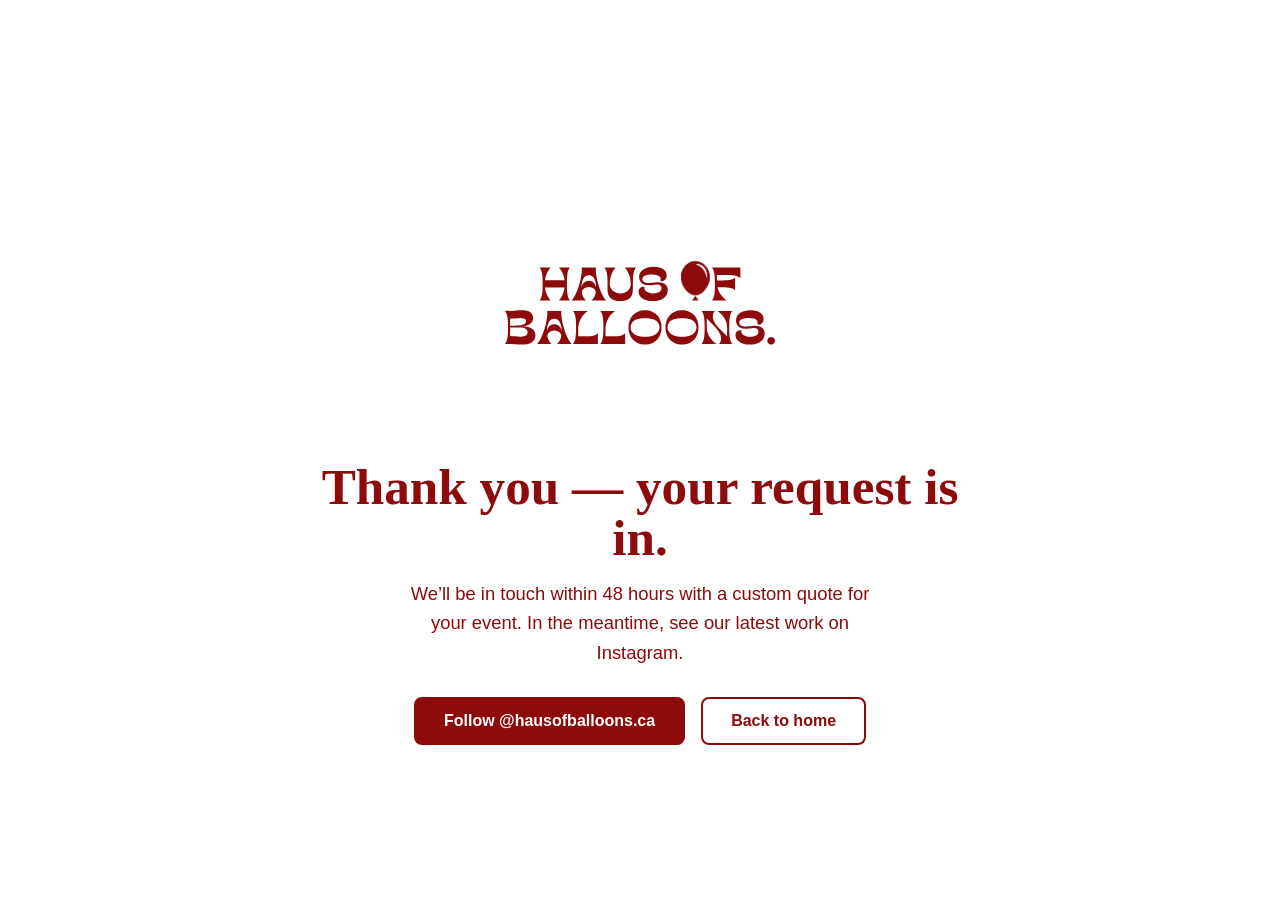
==== thank-you/index.html @ c09778f3 "Add Netlify quote form, thank-you page, and site footer - Build the quote/inquiry form in #get-in-to" ====
<!doctype html>
<html lang="en">
  <head>
    <meta charset="utf-8">
    <meta name="viewport" content="width=device-width, initial-scale=1">
    <meta name="robots" content="noindex">
    <meta
      name="description"
      content="Thank you — your balloon decor quote request has been received by Haus of Balloons."
    >
    <title>Thank you &middot; Haus of Balloons</title>
    <link rel="preload" href="/assets/logo_text.svg" as="image">
    <link rel="stylesheet" href="/styles.css">
  </head>
  <body>
    <main class="thanks">
      <div class="thanks__inner">
        <a href="/" aria-label="Haus of Balloons home">
          <img
            class="thanks__logo"
            src="/assets/logo_text.svg"
            alt="Haus of Balloons"
            width="1500"
            height="1500"
          >
        </a>
        <h1 class="thanks__title">Thank you &mdash; your request is in.</h1>
        <p class="thanks__text">
          We&rsquo;ll be in touch within 48 hours with a custom quote for your event.
          In the meantime, see our latest work on Instagram.
        </p>
        <div class="thanks__actions">
          <a
            class="btn btn--primary"
            href="https://instagram.com/hausofballoons.ca"
            target="_blank"
            rel="noopener"
          >Follow @hausofballoons.ca</a>
          <a class="btn btn--ghost" href="/">Back to home</a>
        </div>
      </div>
    </main>
  </body>
</html>
---- styles.css ----
:root {
  --brand-red: #8d0b0b;
  --page-bg: #ffffff;
  --text: #8d0b0b;
  --white: #ffffff;
  --shell: min(88vw, 1240px);
  --ease-out: cubic-bezier(0.16, 1, 0.3, 1);
}

* {
  box-sizing: border-box;
}

html {
  scroll-behavior: smooth;
  background: var(--page-bg);
}

body {
  min-width: 320px;
  margin: 0;
  color: var(--text);
  background: var(--white);
  font-family: "Glacial Indifference", "Avenir Next", Avenir, Montserrat, sans-serif;
  letter-spacing: 0;
  overflow-x: hidden;
}

body::selection {
  color: var(--white);
  background: var(--brand-red);
}

img,
video {
  display: block;
  max-width: 100%;
}

a {
  color: inherit;
}

.sr-only {
  position: absolute;
  width: 1px;
  height: 1px;
  padding: 0;
  margin: -1px;
  overflow: hidden;
  clip: rect(0, 0, 0, 0);
  white-space: nowrap;
  border: 0;
}

.hero {
  position: relative;
  min-height: 90vh;
  padding: clamp(18px, 4vh, 48px) 0 170px;
  background: transparent;
}

.hero__inner {
  position: relative;
  z-index: 20;
  width: var(--shell);
  min-height: calc(90vh - 170px);
  margin: 0 auto;
  display: grid;
  grid-template-rows: auto minmax(120px, 1fr);
  align-items: start;
}

.hero__logo {
  width: clamp(260px, 37vw, 540px);
  height: auto;
  justify-self: center;
  margin-top: clamp(-72px, -5vw, -24px);
}

.site-nav {
  align-self: center;
  display: grid;
  grid-template-columns: repeat(3, minmax(0, 1fr));
  gap: clamp(18px, 6vw, 96px);
  width: 100%;
  margin-top: clamp(20px, 3vh, 42px);
}

.site-nav a {
  display: inline-flex;
  justify-content: center;
  align-items: center;
  min-height: 44px;
  text-decoration: none;
  font-size: clamp(1.08rem, 1.8vw, 1.95rem);
  line-height: 1.1;
  font-weight: 400;
  text-align: center;
  transition:
    transform 180ms var(--ease-out),
    opacity 180ms var(--ease-out);
}

.site-nav a:hover,
.site-nav a:focus-visible {
  opacity: 0.72;
  transform: translateY(-2px);
}

.site-nav a:focus-visible,
.reel-card:focus-visible {
  outline: 2px solid currentColor;
  outline-offset: 8px;
}

.scroll-circle {
  position: absolute;
  top: 100%;
  left: 50%;
  z-index: 10;
  width: 520px;
  height: 520px;
  border-radius: 50%;
  pointer-events: none;
  background: var(--brand-red);
  transform: translate(-50%, -50%) scale(var(--circle-scale, 0.18));
  transform-origin: center;
  will-change: transform;
}

.instagram {
  position: relative;
  z-index: 40;
  min-height: 100vh;
  padding: clamp(48px, 8vw, 96px) 0;
  color: var(--white);
  background: var(--brand-red);
}

.motion-ready .instagram {
  background: transparent;
}

.section-shell {
  width: var(--shell);
  margin: 0 auto;
}

.instagram h2,
.blank-section h2 {
  margin: 0;
  text-align: center;
  font-family: Georgia, "Times New Roman", serif;
  font-size: clamp(2.4rem, 7vw, 6rem);
  line-height: 0.95;
  font-weight: 900;
  letter-spacing: 0;
}

.instagram h2 {
  margin-bottom: clamp(32px, 6vw, 72px);
}

.reel-grid {
  display: grid;
  grid-template-columns: repeat(4, minmax(0, 1fr));
  gap: clamp(14px, 2.2vw, 28px);
  align-items: start;
}

.reel-card {
  position: relative;
  display: block;
  aspect-ratio: 328 / 640;
  min-height: 0;
  overflow: hidden;
  color: var(--white);
  background: #5f0707;
  border: 2px solid rgba(255, 255, 255, 0.55);
  border-radius: 8px;
  box-shadow: 0 22px 48px rgba(44, 0, 0, 0.3);
  text-decoration: none;
}

.reel-card::after {
  content: "";
  position: absolute;
  inset: 0;
  border: 1px solid rgba(255, 255, 255, 0.24);
  border-radius: inherit;
  pointer-events: none;
}

.reel-card video {
  width: 100%;
  height: 100%;
  object-fit: cover;
}

.blank-section {
  position: relative;
  z-index: 40;
  min-height: 70vh;
  padding: clamp(76px, 12vw, 150px) 0;
  color: var(--brand-red);
  background: var(--white);
  scroll-margin-top: 24px;
}

.blank-section + .blank-section {
  border-top: 1px solid rgba(141, 11, 11, 0.18);
}

.package-grid {
  display: grid;
  grid-template-columns: repeat(4, minmax(0, 1fr));
  gap: clamp(14px, 2vw, 24px);
  margin-top: clamp(34px, 6vw, 72px);
}

.package-card {
  display: grid;
  grid-template-rows: auto auto auto 1fr;
  gap: 14px;
  min-height: 360px;
  padding: clamp(18px, 2.4vw, 28px);
  color: var(--brand-red);
  background: var(--white);
  border: 1px solid rgba(141, 11, 11, 0.24);
  border-radius: 8px;
}

.package-card--featured {
  color: var(--white);
  background: var(--brand-red);
  border-color: var(--brand-red);
}

.package-card__eyebrow,
.package-card__price,
.section-note,
.process-list__number {
  margin: 0;
  font-size: 0.78rem;
  line-height: 1.2;
  font-weight: 700;
  text-transform: uppercase;
}

.package-card h3,
.process-list h3 {
  margin: 0;
  font-family: Georgia, "Times New Roman", serif;
  font-size: clamp(1.7rem, 2.4vw, 2.6rem);
  line-height: 0.95;
}

.package-card__price {
  font-size: 0.95rem;
}

.package-card ul {
  display: grid;
  gap: 12px;
  align-content: start;
  padding: 0;
  margin: 0;
  list-style: none;
}

.package-card li,
.process-list p,
.section-note {
  font-size: clamp(0.98rem, 1.3vw, 1.08rem);
  line-height: 1.45;
}

.package-card li::before {
  content: "";
  display: inline-block;
  width: 0.42em;
  height: 0.42em;
  margin-right: 0.6em;
  border-radius: 999px;
  vertical-align: 0.12em;
  background: currentColor;
}

.section-note {
  max-width: 780px;
  margin: clamp(22px, 4vw, 38px) auto 0;
  text-align: center;
  text-transform: none;
  font-weight: 400;
}

.process-list {
  display: grid;
  grid-template-columns: repeat(3, minmax(0, 1fr));
  gap: clamp(18px, 3vw, 36px);
  padding: 0;
  margin: clamp(34px, 6vw, 72px) 0 0;
  list-style: none;
}

.process-list li {
  display: grid;
  grid-template-columns: auto minmax(0, 1fr);
  gap: 16px;
  align-items: start;
  padding-top: 22px;
  border-top: 1px solid rgba(141, 11, 11, 0.28);
}

.process-list__number {
  min-width: 2.4em;
}

.process-list p {
  margin: 12px 0 0;
}

@media (max-width: 780px) {
  .hero {
    min-height: 88vh;
    padding-bottom: 150px;
  }

  .hero__inner {
    min-height: calc(88vh - 150px);
  }

  .hero__logo {
    width: min(82vw, 420px);
    margin-top: clamp(-44px, -6vw, -18px);
  }

  .site-nav {
    grid-template-columns: 1fr;
    gap: 10px;
    align-self: start;
    margin-top: 22px;
  }

  .site-nav a {
    font-size: clamp(1.05rem, 5vw, 1.45rem);
  }

  .reel-grid {
    grid-template-columns: repeat(2, minmax(0, 1fr));
  }

  .package-grid,
  .process-list {
    grid-template-columns: 1fr;
  }

  .package-card {
    min-height: 0;
  }

  .process-list {
    width: min(620px, 100%);
    margin-right: auto;
    margin-left: auto;
  }
}

@media (max-width: 480px) {
  :root {
    --shell: min(90vw, 1240px);
  }

  .hero {
    min-height: 86vh;
  }

  .reel-grid {
    grid-template-columns: 1fr;
    width: min(76vw, 260px);
    margin: 0 auto;
  }

  .instagram h2,
  .blank-section h2 {
    font-size: clamp(2.1rem, 14vw, 3.9rem);
  }

  .package-card h3,
  .process-list h3 {
    font-size: clamp(1.55rem, 8vw, 2.2rem);
  }
}

@media (prefers-reduced-motion: reduce) {
  html {
    scroll-behavior: auto;
  }

  *,
  *::before,
  *::after {
    transition-duration: 0.001ms !important;
    animation-duration: 0.001ms !important;
    animation-iteration-count: 1 !important;
  }

  .instagram {
    background: var(--brand-red);
  }
}

/* ------------------------------------------------------------------ */
/* Buttons                                                            */
/* ------------------------------------------------------------------ */
.btn {
  display: inline-flex;
  align-items: center;
  justify-content: center;
  min-height: 48px;
  padding: 0 28px;
  font: inherit;
  font-size: 1rem;
  font-weight: 600;
  text-align: center;
  text-decoration: none;
  cursor: pointer;
  border: 2px solid var(--brand-red);
  border-radius: 8px;
  transition:
    transform 180ms var(--ease-out),
    opacity 180ms var(--ease-out),
    background-color 180ms var(--ease-out),
    color 180ms var(--ease-out);
}

.btn--primary {
  color: var(--white);
  background: var(--brand-red);
}

.btn--ghost {
  color: var(--brand-red);
  background: transparent;
}

.btn:hover,
.btn:focus-visible {
  transform: translateY(-2px);
  opacity: 0.92;
}

.btn:focus-visible {
  outline: 2px solid currentColor;
  outline-offset: 4px;
}

/* ------------------------------------------------------------------ */
/* Contact / quote form                                               */
/* ------------------------------------------------------------------ */
.hidden {
  display: none;
}

.contact__intro {
  max-width: 720px;
  margin: clamp(20px, 4vw, 32px) auto 0;
  text-align: center;
  font-size: clamp(1rem, 1.4vw, 1.15rem);
  line-height: 1.55;
}

.quote-form {
  display: grid;
  grid-template-columns: repeat(2, minmax(0, 1fr));
  gap: 20px;
  width: min(760px, 100%);
  margin: clamp(34px, 6vw, 56px) auto 0;
  text-align: left;
}

.quote-form__field {
  display: grid;
  gap: 8px;
  align-content: start;
}

.quote-form__field--full {
  grid-column: 1 / -1;
}

.quote-form label {
  font-size: 0.82rem;
  font-weight: 700;
  letter-spacing: 0.02em;
  text-transform: uppercase;
}

.quote-form .req {
  color: var(--brand-red);
}

.quote-form input,
.quote-form select,
.quote-form textarea {
  width: 100%;
  padding: 12px 14px;
  font: inherit;
  font-size: 1rem;
  color: var(--brand-red);
  background: var(--white);
  border: 1px solid rgba(141, 11, 11, 0.24);
  border-radius: 8px;
}

.quote-form input::placeholder,
.quote-form textarea::placeholder {
  color: rgba(141, 11, 11, 0.5);
}

.quote-form textarea {
  min-height: 120px;
  resize: vertical;
}

.quote-form input:focus-visible,
.quote-form select:focus-visible,
.quote-form textarea:focus-visible {
  outline: 2px solid var(--brand-red);
  outline-offset: 2px;
  border-color: var(--brand-red);
}

.quote-form__actions {
  display: flex;
  flex-wrap: wrap;
  align-items: center;
  gap: 16px 24px;
  margin-top: 6px;
}

.quote-form__fallback {
  margin: 0;
  font-size: 0.95rem;
}

/* ------------------------------------------------------------------ */
/* Footer                                                             */
/* ------------------------------------------------------------------ */
.site-footer {
  position: relative;
  z-index: 40;
  padding: clamp(48px, 7vw, 84px) 0 clamp(22px, 3vw, 32px);
  color: var(--brand-red);
  background: var(--white);
  border-top: 1px solid rgba(141, 11, 11, 0.18);
}

.site-footer__inner {
  display: grid;
  grid-template-columns: 1.4fr 1fr 1.3fr;
  gap: clamp(28px, 4vw, 56px);
  align-items: start;
}

.site-footer__logo {
  width: clamp(150px, 18vw, 200px);
  height: auto;
}

.site-footer__tagline {
  max-width: 34ch;
  margin: 14px 0 0;
  font-size: 1rem;
  line-height: 1.5;
}

.site-footer__col h3 {
  margin: 0 0 14px;
  font-size: 0.82rem;
  font-weight: 700;
  letter-spacing: 0.04em;
  text-transform: uppercase;
}

.site-footer__col ul {
  display: grid;
  gap: 10px;
  padding: 0;
  margin: 0;
  list-style: none;
}

.site-footer__col a {
  text-decoration: none;
  transition: opacity 180ms var(--ease-out);
}

.site-footer__col a:hover,
.site-footer__col a:focus-visible {
  opacity: 0.7;
  text-decoration: underline;
}

.site-footer__area {
  max-width: 28ch;
  opacity: 0.78;
  line-height: 1.45;
}

.site-footer__bar {
  display: flex;
  flex-wrap: wrap;
  align-items: center;
  justify-content: space-between;
  gap: 12px 24px;
  margin-top: clamp(36px, 5vw, 56px);
  padding-top: 20px;
  border-top: 1px solid rgba(141, 11, 11, 0.14);
  font-size: 0.9rem;
}

.site-footer__bar p {
  margin: 0;
}

.site-footer__top {
  font-weight: 600;
  text-decoration: none;
  transition: opacity 180ms var(--ease-out);
}

.site-footer__top:hover,
.site-footer__top:focus-visible {
  opacity: 0.7;
}

/* ------------------------------------------------------------------ */
/* Thank-you page                                                     */
/* ------------------------------------------------------------------ */
.thanks {
  display: grid;
  place-items: center;
  min-height: 100vh;
  padding: clamp(40px, 8vw, 80px) 0;
  text-align: center;
  color: var(--brand-red);
  background: var(--white);
}

.thanks__inner {
  display: grid;
  justify-items: center;
  gap: 6px;
  width: min(88vw, 640px);
}

.thanks__logo {
  width: clamp(200px, 40vw, 300px);
  height: auto;
}

.thanks__title {
  margin: 0;
  font-family: Georgia, "Times New Roman", serif;
  font-size: clamp(2rem, 5vw, 3.2rem);
  line-height: 1;
}

.thanks__text {
  max-width: 48ch;
  margin: 10px 0 24px;
  font-size: clamp(1rem, 1.5vw, 1.15rem);
  line-height: 1.6;
}

.thanks__actions {
  display: flex;
  flex-wrap: wrap;
  justify-content: center;
  gap: 16px;
}

/* ------------------------------------------------------------------ */
/* Responsive: stack form + footer                                    */
/* ------------------------------------------------------------------ */
@media (max-width: 780px) {
  .quote-form {
    grid-template-columns: 1fr;
  }

  .site-footer__inner {
    grid-template-columns: 1fr;
    gap: 32px;
  }
}
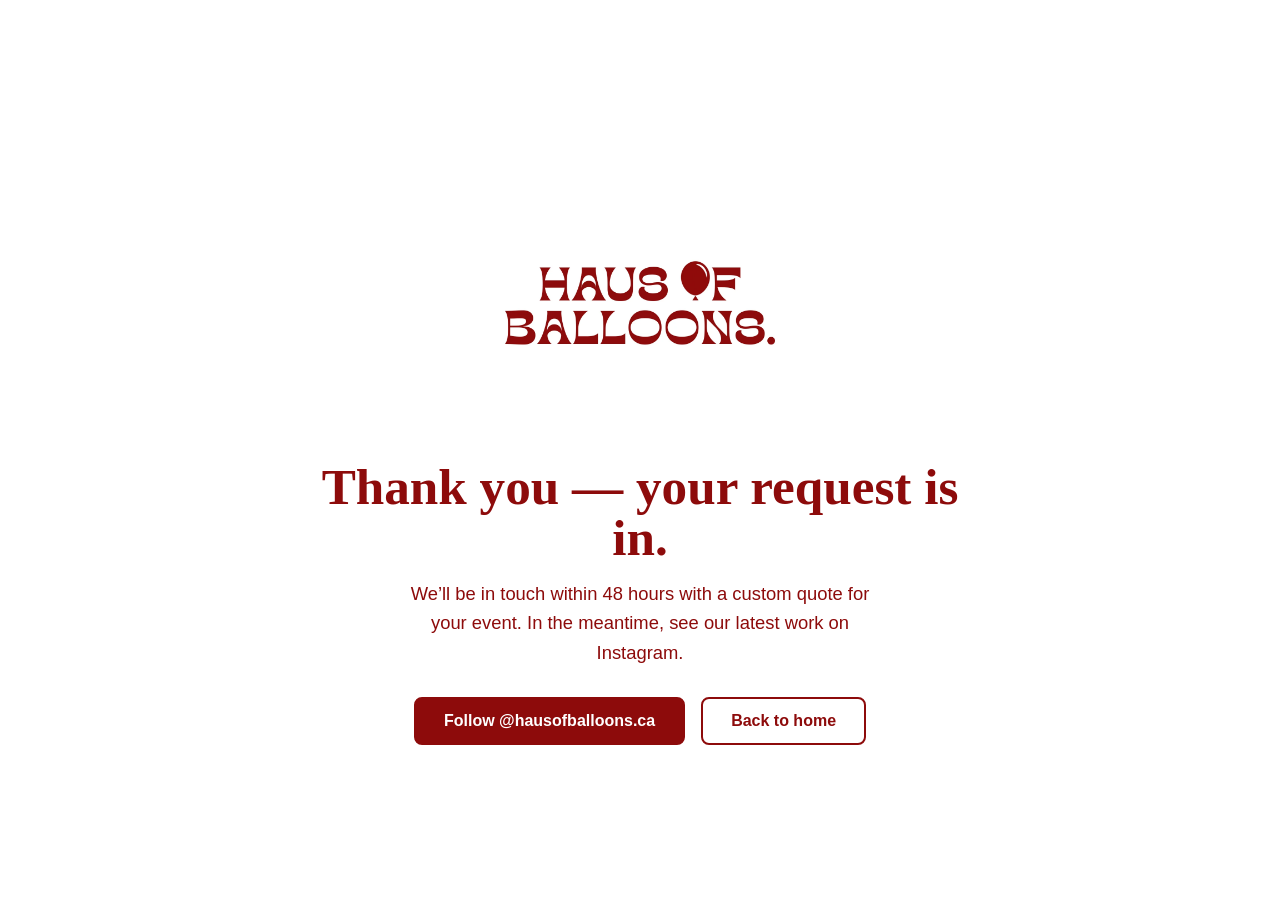
==== commit 236fe1f5: "Performance/cleanup pass + nav reorder + rounded favicon - Reorder nav (and footer Explore) to Packa" ====
--- a/thank-you/index.html
+++ b/thank-you/index.html
@@ -9,7 +9,11 @@
       content="Thank you — your balloon decor quote request has been received by Haus of Balloons."
     >
     <title>Thank you &middot; Haus of Balloons</title>
-    <link rel="preload" href="/assets/logo_text.svg" as="image">
+    <meta name="theme-color" content="#8d0b0b">
+    <link rel="icon" href="/favicon.svg" type="image/svg+xml">
+    <link rel="icon" type="image/png" sizes="32x32" href="/favicon-32.png">
+    <link rel="apple-touch-icon" href="/apple-touch-icon.png">
+    <link rel="preload" href="/assets/logo_text.webp" as="image" type="image/webp">
     <link rel="stylesheet" href="/styles.css">
   </head>
   <body>
@@ -18,10 +22,11 @@
         <a href="/" aria-label="Haus of Balloons home">
           <img
             class="thanks__logo"
-            src="/assets/logo_text.svg"
+            src="/assets/logo_text.webp"
             alt="Haus of Balloons"
             width="1500"
             height="1500"
+            decoding="async"
           >
         </a>
         <h1 class="thanks__title">Thank you &mdash; your request is in.</h1>
--- a/styles.css
+++ b/styles.css
@@ -196,6 +196,23 @@
   width: 100%;
   height: 100%;
   object-fit: cover;
+}
+
+.reel-embeds {
+  display: flex;
+  flex-wrap: wrap;
+  justify-content: center;
+  gap: clamp(16px, 2.5vw, 28px);
+}
+
+.reel-embeds .instagram-media {
+  flex: 0 1 540px;
+  max-width: 540px;
+}
+
+.instagram__cta {
+  margin: clamp(28px, 5vw, 48px) 0 0;
+  text-align: center;
 }
 
 .blank-section {
@@ -445,6 +462,20 @@
   background: transparent;
 }
 
+/* Ghost button on the red Instagram band */
+.btn--on-red {
+  color: var(--white);
+  background: transparent;
+  border-color: rgba(255, 255, 255, 0.7);
+}
+
+.btn--on-red:hover,
+.btn--on-red:focus-visible {
+  color: var(--brand-red);
+  background: var(--white);
+  border-color: var(--white);
+}
+
 .btn:hover,
 .btn:focus-visible {
   transform: translateY(-2px);
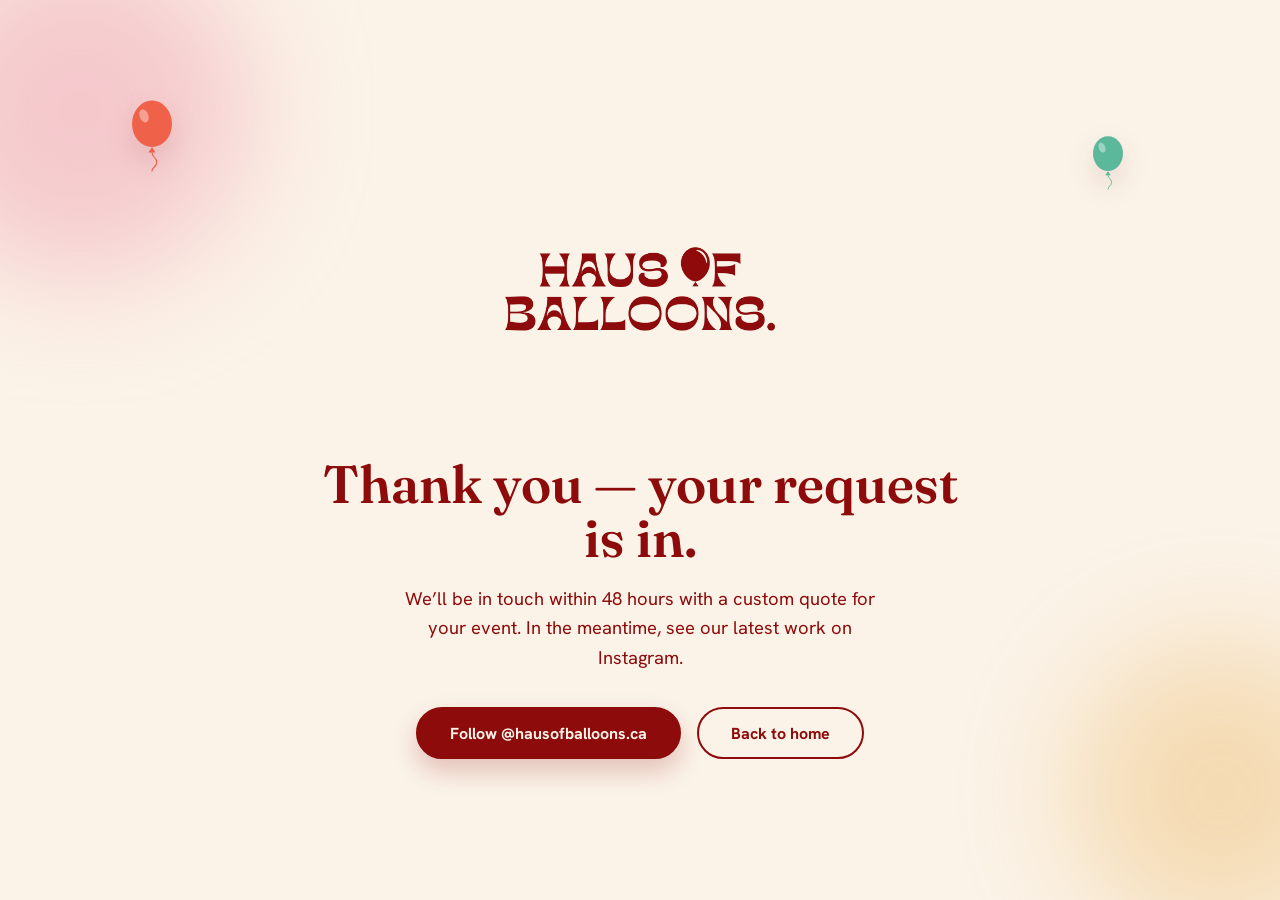
==== commit 748fda06: "feat: implement warm celebration design system including new typography, color palette, and componen" ====
--- a/thank-you/index.html
+++ b/thank-you/index.html
@@ -13,11 +13,20 @@
     <link rel="icon" href="/favicon.svg" type="image/svg+xml">
     <link rel="icon" type="image/png" sizes="32x32" href="/favicon-32.png">
     <link rel="apple-touch-icon" href="/apple-touch-icon.png">
+    <link rel="preconnect" href="https://fonts.googleapis.com">
+    <link rel="preconnect" href="https://fonts.gstatic.com" crossorigin>
+    <link href="https://fonts.googleapis.com/css2?family=Fraunces:ital,opsz,wght@0,9..144,400;0,9..144,600;0,9..144,800;1,9..144,400;1,9..144,600&amp;family=Hanken+Grotesk:wght@400;500;600;700&amp;display=swap" rel="stylesheet">
     <link rel="preload" href="/assets/logo_text.webp" as="image" type="image/webp">
     <link rel="stylesheet" href="/styles.css">
   </head>
   <body>
     <main class="thanks">
+      <div class="deco" aria-hidden="true">
+        <span class="blob" style="width:340px;height:340px;background:var(--pink);top:-60px;left:-90px;"></span>
+        <span class="blob" style="width:300px;height:300px;background:var(--marigold);bottom:-40px;right:-90px;opacity:.3;"></span>
+        <svg class="balloon balloon--float" style="--c:var(--coral);--bw:48px;top:11%;left:10%;--delay:.2s;" viewBox="0 0 60 92"><ellipse cx="30" cy="31" rx="25" ry="29" fill="var(--c)"/><path d="M30 60l-4.5 7h9z" fill="var(--c)"/><path d="M30 67c0 6 6 6 6 12s-6 6-6 11" fill="none" stroke="var(--c)" stroke-width="1.5" stroke-linecap="round"/><ellipse cx="20" cy="21" rx="5.5" ry="8.5" fill="#fff" opacity=".4" transform="rotate(-20 20 21)"/></svg>
+        <svg class="balloon balloon--float" style="--c:var(--mint);--bw:36px;top:15%;right:12%;--delay:.7s;" viewBox="0 0 60 92"><ellipse cx="30" cy="31" rx="25" ry="29" fill="var(--c)"/><path d="M30 60l-4.5 7h9z" fill="var(--c)"/><path d="M30 67c0 6 6 6 6 12s-6 6-6 11" fill="none" stroke="var(--c)" stroke-width="1.5" stroke-linecap="round"/><ellipse cx="20" cy="21" rx="5.5" ry="8.5" fill="#fff" opacity=".4" transform="rotate(-20 20 21)"/></svg>
+      </div>
       <div class="thanks__inner">
         <a href="/" aria-label="Haus of Balloons home">
           <img
--- a/styles.css
+++ b/styles.css
@@ -1,10 +1,27 @@
+/* Fonts (Fraunces display + Hanken Grotesk body) are loaded via <link> in the HTML. */
+
 :root {
-  --brand-red: #8d0b0b;
-  --page-bg: #ffffff;
+  /* Brand + surfaces */
+  --burgundy: #8d0b0b;
+  --burgundy-deep: #6d0808;
+  --cream: #fbf3e8;
+  --blush: #f9e7e0;
+  --white: #ffffff;
+
+  /* Confetti accents */
+  --coral: #ef6149;
+  --marigold: #e6a338;
+  --pink: #ef9fb1;
+  --mint: #5cb89a;
+  --lilac: #b1a1dd;
+
   --text: #8d0b0b;
-  --white: #ffffff;
   --shell: min(88vw, 1240px);
+  --radius: 18px;
   --ease-out: cubic-bezier(0.16, 1, 0.3, 1);
+
+  --font-display: "Fraunces", Georgia, "Times New Roman", serif;
+  --font-body: "Hanken Grotesk", "Avenir Next", Avenir, system-ui, sans-serif;
 }
 
 * {
@@ -13,22 +30,26 @@
 
 html {
   scroll-behavior: smooth;
-  background: var(--page-bg);
+  background: var(--cream);
+  overflow-x: clip;
 }
 
 body {
   min-width: 320px;
   margin: 0;
   color: var(--text);
-  background: var(--white);
-  font-family: "Glacial Indifference", "Avenir Next", Avenir, Montserrat, sans-serif;
+  background: var(--cream);
+  font-family: var(--font-body);
+  font-size: 1rem;
   letter-spacing: 0;
-  overflow-x: hidden;
-}
-
-body::selection {
-  color: var(--white);
-  background: var(--brand-red);
+  overflow-x: clip;
+  -webkit-font-smoothing: antialiased;
+}
+
+body::selection,
+::selection {
+  color: var(--cream);
+  background: var(--coral);
 }
 
 img,
@@ -53,10 +74,75 @@
   border: 0;
 }
 
+.hidden {
+  display: none;
+}
+
+/* ------------------------------------------------------------------ */
+/* Decorations: balloons, confetti, soft blobs                        */
+/* ------------------------------------------------------------------ */
+.deco {
+  position: absolute;
+  inset: 0;
+  z-index: 0;
+  overflow: hidden;
+  pointer-events: none;
+}
+
+.balloon {
+  position: absolute;
+  width: var(--bw, 64px);
+  height: auto;
+  filter: drop-shadow(0 12px 14px rgba(109, 8, 8, 0.12));
+}
+
+.balloon--float {
+  animation: float 7s var(--ease-out) infinite alternate;
+  animation-delay: var(--delay, 0s);
+}
+
+@keyframes float {
+  from {
+    transform: translateY(0) rotate(var(--rot, 0deg));
+  }
+  to {
+    transform: translateY(-16px) rotate(calc(var(--rot, 0deg) + 2deg));
+  }
+}
+
+/* scattered confetti dots via box-shadow */
+.confetti {
+  position: absolute;
+  width: 7px;
+  height: 7px;
+  border-radius: 50%;
+  background: var(--coral);
+  box-shadow:
+    34px 12px 0 -1px var(--marigold),
+    72px -8px 0 0 var(--mint),
+    104px 26px 0 -2px var(--pink),
+    150px 4px 0 -1px var(--lilac),
+    -28px 30px 0 -1px var(--marigold),
+    22px 54px 0 -2px var(--coral),
+    96px 64px 0 -1px var(--marigold),
+    134px 48px 0 -2px var(--mint);
+}
+
+.blob {
+  position: absolute;
+  border-radius: 50%;
+  filter: blur(60px);
+  opacity: 0.5;
+  pointer-events: none;
+}
+
+/* ------------------------------------------------------------------ */
+/* Hero                                                               */
+/* ------------------------------------------------------------------ */
 .hero {
   position: relative;
-  min-height: 90vh;
-  padding: clamp(18px, 4vh, 48px) 0 170px;
+  min-height: 90svh;
+  padding: clamp(20px, 4vh, 52px) 0 170px;
   background: transparent;
 }
 
@@ -64,54 +150,96 @@
   position: relative;
   z-index: 20;
   width: var(--shell);
-  min-height: calc(90vh - 170px);
+  min-height: calc(90svh - 170px);
   margin: 0 auto;
-  display: grid;
-  grid-template-rows: auto minmax(120px, 1fr);
-  align-items: start;
+  display: flex;
+  flex-direction: column;
+  align-items: center;
+  justify-content: center;
+  text-align: center;
+  gap: clamp(14px, 2.4vh, 30px);
 }
 
 .hero__logo {
   width: clamp(260px, 37vw, 540px);
   height: auto;
-  justify-self: center;
-  margin-top: clamp(-72px, -5vw, -24px);
+  /* the wordmark sits in the middle of a square image; pull neighbours into the
+     transparent margins so the hero reads as one tight composition */
+  margin-top: clamp(-70px, -6vw, -28px);
+  margin-bottom: clamp(-150px, -10vw, -68px);
+}
+
+.hero__tagline {
+  max-width: 24ch;
+  margin: 0;
+  font-family: var(--font-display);
+  font-optical-sizing: auto;
+  font-weight: 400;
+  font-size: clamp(1.15rem, 2.4vw, 1.9rem);
+  line-height: 1.25;
+}
+
+.hero__tagline em {
+  font-style: italic;
+  color: var(--coral);
 }
 
 .site-nav {
-  align-self: center;
-  display: grid;
-  grid-template-columns: repeat(3, minmax(0, 1fr));
-  gap: clamp(18px, 6vw, 96px);
-  width: 100%;
-  margin-top: clamp(20px, 3vh, 42px);
+  display: flex;
+  flex-wrap: wrap;
+  justify-content: center;
+  gap: clamp(10px, 1.4vw, 18px);
+  margin-top: clamp(6px, 1.4vh, 18px);
 }
 
 .site-nav a {
   display: inline-flex;
-  justify-content: center;
   align-items: center;
   min-height: 44px;
+  padding: 0 clamp(18px, 1.8vw, 26px);
   text-decoration: none;
-  font-size: clamp(1.08rem, 1.8vw, 1.95rem);
-  line-height: 1.1;
-  font-weight: 400;
-  text-align: center;
+  font-weight: 600;
+  font-size: clamp(1rem, 1.15vw, 1.12rem);
+  line-height: 1;
+  color: var(--burgundy);
+  background: var(--white);
+  border: 1.5px solid rgba(141, 11, 11, 0.16);
+  border-radius: 999px;
+  box-shadow: 0 6px 16px rgba(141, 11, 11, 0.06);
   transition:
-    transform 180ms var(--ease-out),
-    opacity 180ms var(--ease-out);
+    transform 200ms var(--ease-out),
+    background-color 200ms var(--ease-out),
+    color 200ms var(--ease-out),
+    box-shadow 200ms var(--ease-out);
 }
 
 .site-nav a:hover,
 .site-nav a:focus-visible {
-  opacity: 0.72;
-  transform: translateY(-2px);
-}
-
-.site-nav a:focus-visible,
-.reel-card:focus-visible {
-  outline: 2px solid currentColor;
-  outline-offset: 8px;
+  transform: translateY(-3px);
+  color: var(--white);
+  background: var(--coral);
+  border-color: var(--coral);
+  box-shadow: 0 12px 22px rgba(239, 97, 73, 0.3);
+}
+
+.site-nav a:focus-visible {
+  outline: 2px solid var(--burgundy);
+  outline-offset: 3px;
+}
+
+.hero__scroll-cue {
+  position: absolute;
+  left: 50%;
+  bottom: 92px;
+  z-index: 21;
+  transform: translateX(-50%);
+  font-family: var(--font-body);
+  font-size: 0.72rem;
+  font-weight: 700;
+  letter-spacing: 0.22em;
+  text-transform: uppercase;
+  color: var(--burgundy);
+  opacity: 0.55;
 }
 
 .scroll-circle {
@@ -123,19 +251,54 @@
   height: 520px;
   border-radius: 50%;
   pointer-events: none;
-  background: var(--brand-red);
+  background: radial-gradient(circle at 38% 30%, #ab1414, var(--burgundy) 58%, var(--burgundy-deep));
   transform: translate(-50%, -50%) scale(var(--circle-scale, 0.18));
   transform-origin: center;
   will-change: transform;
 }
 
+/* Hero entrance (only when JS is present; reduced-motion safe) */
+.js .hero__logo,
+.js .hero__tagline,
+.js .site-nav,
+.js .hero__scroll-cue {
+  animation: rise 0.9s var(--ease-out) both;
+}
+
+.js .hero__logo {
+  animation-delay: 0.05s;
+}
+.js .hero__tagline {
+  animation-delay: 0.22s;
+}
+.js .site-nav {
+  animation-delay: 0.36s;
+}
+.js .hero__scroll-cue {
+  animation-delay: 0.6s;
+}
+
+@keyframes rise {
+  from {
+    opacity: 0;
+    transform: translateY(22px);
+  }
+  to {
+    opacity: 1;
+    transform: translateY(0);
+  }
+}
+
+/* ------------------------------------------------------------------ */
+/* Instagram band                                                     */
+/* ------------------------------------------------------------------ */
 .instagram {
   position: relative;
   z-index: 40;
-  min-height: 100vh;
-  padding: clamp(48px, 8vw, 96px) 0;
-  color: var(--white);
-  background: var(--brand-red);
+  min-height: 100svh;
+  padding: clamp(56px, 8vw, 104px) 0;
+  color: var(--cream);
+  background: var(--burgundy);
 }
 
 .motion-ready .instagram {
@@ -143,61 +306,62 @@
 }
 
 .section-shell {
+  position: relative;
+  z-index: 1;
   width: var(--shell);
   margin: 0 auto;
 }
 
+/* ------------------------------------------------------------------ */
+/* Section headings + eyebrows                                        */
+/* ------------------------------------------------------------------ */
 .instagram h2,
 .blank-section h2 {
   margin: 0;
   text-align: center;
-  font-family: Georgia, "Times New Roman", serif;
-  font-size: clamp(2.4rem, 7vw, 6rem);
-  line-height: 0.95;
-  font-weight: 900;
-  letter-spacing: 0;
+  font-family: var(--font-display);
+  font-optical-sizing: auto;
+  font-size: clamp(2.4rem, 5.75vw, 5.2rem);
+  line-height: 0.98;
+  font-weight: 800;
+  letter-spacing: -0.01em;
 }
 
 .instagram h2 {
-  margin-bottom: clamp(32px, 6vw, 72px);
-}
-
-.reel-grid {
-  display: grid;
-  grid-template-columns: repeat(4, minmax(0, 1fr));
-  gap: clamp(14px, 2.2vw, 28px);
-  align-items: start;
-}
-
-.reel-card {
-  position: relative;
-  display: block;
-  aspect-ratio: 328 / 640;
-  min-height: 0;
-  overflow: hidden;
-  color: var(--white);
-  background: #5f0707;
-  border: 2px solid rgba(255, 255, 255, 0.55);
-  border-radius: 8px;
-  box-shadow: 0 22px 48px rgba(44, 0, 0, 0.3);
-  text-decoration: none;
-}
-
-.reel-card::after {
+  margin-bottom: clamp(28px, 5vw, 56px);
+}
+
+.section-eyebrow {
+  display: flex;
+  align-items: center;
+  justify-content: center;
+  gap: 10px;
+  margin: 0 0 14px;
+  font-family: var(--font-body);
+  font-size: 0.78rem;
+  font-weight: 700;
+  letter-spacing: 0.22em;
+  text-transform: uppercase;
+  color: var(--coral);
+}
+
+.section-eyebrow::before,
+.section-eyebrow::after {
   content: "";
-  position: absolute;
-  inset: 0;
-  border: 1px solid rgba(255, 255, 255, 0.24);
-  border-radius: inherit;
-  pointer-events: none;
-}
-
-.reel-card video {
-  width: 100%;
-  height: 100%;
-  object-fit: cover;
-}
-
+  width: 26px;
+  height: 2px;
+  border-radius: 2px;
+  background: currentColor;
+  opacity: 0.5;
+}
+
+.instagram .section-eyebrow {
+  color: var(--pink);
+}
+
+/* ------------------------------------------------------------------ */
+/* Instagram reels                                                    */
+/* ------------------------------------------------------------------ */
 .reel-embeds {
   display: flex;
   flex-wrap: wrap;
@@ -215,157 +379,626 @@
   text-align: center;
 }
 
+/* ------------------------------------------------------------------ */
+/* Generic blank sections                                             */
+/* ------------------------------------------------------------------ */
 .blank-section {
   position: relative;
   z-index: 40;
-  min-height: 70vh;
-  padding: clamp(76px, 12vw, 150px) 0;
-  color: var(--brand-red);
-  background: var(--white);
+  min-height: 60vh;
+  padding: clamp(72px, 11vw, 140px) 0;
+  color: var(--burgundy);
+  background: var(--cream);
   scroll-margin-top: 24px;
 }
 
-.blank-section + .blank-section {
-  border-top: 1px solid rgba(141, 11, 11, 0.18);
-}
-
+#how-it-works {
+  background: var(--blush);
+}
+
+/* ------------------------------------------------------------------ */
+/* Packages                                                           */
+/* ------------------------------------------------------------------ */
 .package-grid {
   display: grid;
   grid-template-columns: repeat(4, minmax(0, 1fr));
-  gap: clamp(14px, 2vw, 24px);
-  margin-top: clamp(34px, 6vw, 72px);
+  gap: clamp(16px, 2vw, 26px);
+  margin-top: clamp(34px, 6vw, 64px);
 }
 
 .package-card {
+  position: relative;
   display: grid;
   grid-template-rows: auto auto auto 1fr;
-  gap: 14px;
-  min-height: 360px;
-  padding: clamp(18px, 2.4vw, 28px);
-  color: var(--brand-red);
+  gap: 12px;
+  min-height: 380px;
+  padding: clamp(22px, 2.4vw, 30px);
+  color: var(--burgundy);
   background: var(--white);
-  border: 1px solid rgba(141, 11, 11, 0.24);
-  border-radius: 8px;
+  border: 1px solid rgba(141, 11, 11, 0.1);
+  border-radius: var(--radius);
+  box-shadow: 0 18px 40px rgba(141, 11, 11, 0.06);
+  overflow: hidden;
+  transition:
+    transform 240ms var(--ease-out),
+    box-shadow 240ms var(--ease-out);
+}
+
+/* colored cap that hints the tier accent */
+.package-card::before {
+  content: "";
+  position: absolute;
+  inset: 0 0 auto 0;
+  height: 6px;
+  background: var(--accent, var(--coral));
+}
+
+.package-card:hover {
+  transform: translateY(-6px);
+  box-shadow: 0 28px 54px rgba(141, 11, 11, 0.13);
+}
+
+.package-card__balloon {
+  position: absolute;
+  top: 18px;
+  right: 16px;
+  width: 38px;
+  height: auto;
+  opacity: 0.92;
 }
 
 .package-card--featured {
-  color: var(--white);
-  background: var(--brand-red);
-  border-color: var(--brand-red);
-}
-
-.package-card__eyebrow,
-.package-card__price,
-.section-note,
-.process-list__number {
-  margin: 0;
-  font-size: 0.78rem;
+  color: var(--cream);
+  background: var(--burgundy);
+  border-color: var(--burgundy);
+  box-shadow: 0 24px 50px rgba(141, 11, 11, 0.28);
+}
+
+.package-card--featured .package-card__eyebrow {
+  color: var(--marigold);
+}
+
+.package-card__eyebrow {
+  margin: 6px 0 0;
+  font-size: 0.74rem;
   line-height: 1.2;
   font-weight: 700;
+  letter-spacing: 0.14em;
   text-transform: uppercase;
-}
-
-.package-card h3,
-.process-list h3 {
+  color: var(--accent, var(--coral));
+}
+
+.package-card h3 {
   margin: 0;
-  font-family: Georgia, "Times New Roman", serif;
-  font-size: clamp(1.7rem, 2.4vw, 2.6rem);
-  line-height: 0.95;
+  font-family: var(--font-display);
+  font-optical-sizing: auto;
+  font-size: clamp(1.8rem, 2.4vw, 2.5rem);
+  font-weight: 600;
+  line-height: 0.98;
 }
 
 .package-card__price {
-  font-size: 0.95rem;
+  margin: 0;
+  font-size: 0.98rem;
+  font-weight: 700;
+  letter-spacing: 0.02em;
+  text-transform: uppercase;
+}
+
+.package-card__quote {
+  justify-self: start;
+  font-size: 0.98rem;
+  font-weight: 700;
+  letter-spacing: 0.02em;
+  text-transform: uppercase;
+  text-decoration: none;
+  color: var(--coral);
+  border-bottom: 2px solid currentColor;
+  padding-bottom: 2px;
+  transition: gap 180ms var(--ease-out), opacity 180ms var(--ease-out);
+}
+
+.package-card__quote:hover,
+.package-card__quote:focus-visible {
+  opacity: 0.75;
 }
 
 .package-card ul {
   display: grid;
-  gap: 12px;
+  gap: 11px;
   align-content: start;
+  padding: 0;
+  margin: 4px 0 0;
+  list-style: none;
+}
+
+.package-card li {
+  position: relative;
+  padding-left: 1.5em;
+  font-size: clamp(0.96rem, 1.2vw, 1.05rem);
+  line-height: 1.45;
+}
+
+.package-card li::before {
+  content: "";
+  position: absolute;
+  left: 0;
+  top: 0.5em;
+  width: 0.5em;
+  height: 0.5em;
+  border-radius: 999px;
+  background: var(--accent, var(--coral));
+}
+
+.package-card--featured li::before {
+  background: var(--marigold);
+}
+
+.section-note {
+  max-width: 760px;
+  margin: clamp(26px, 4vw, 40px) auto 0;
+  text-align: center;
+  font-size: clamp(0.95rem, 1.2vw, 1.05rem);
+  line-height: 1.5;
+  opacity: 0.78;
+}
+
+/* ------------------------------------------------------------------ */
+/* How it works                                                       */
+/* ------------------------------------------------------------------ */
+.how__expect {
+  max-width: 680px;
+  margin: clamp(16px, 3vw, 26px) auto 0;
+  text-align: center;
+  font-size: clamp(0.98rem, 1.3vw, 1.12rem);
+  line-height: 1.55;
+  opacity: 0.82;
+}
+
+.process-list {
+  display: grid;
+  grid-template-columns: repeat(4, minmax(0, 1fr));
+  gap: clamp(20px, 2.2vw, 32px);
+  padding: 0;
+  margin: clamp(34px, 5vw, 60px) 0 0;
+  list-style: none;
+}
+
+.process-step {
+  display: flex;
+  flex-direction: column;
+  padding: clamp(28px, 2.6vw, 38px) clamp(24px, 2.2vw, 30px);
+  background: var(--white);
+  border: 1px solid rgba(141, 11, 11, 0.08);
+  border-radius: var(--radius);
+  box-shadow: 0 16px 36px rgba(141, 11, 11, 0.05);
+  transition: transform 240ms var(--ease-out), box-shadow 240ms var(--ease-out);
+}
+
+.process-step:hover {
+  transform: translateY(-5px);
+  box-shadow: 0 24px 46px rgba(141, 11, 11, 0.1);
+}
+
+.process-step__num {
+  font-family: var(--font-display);
+  font-optical-sizing: auto;
+  font-size: clamp(2.2rem, 2.6vw, 2.8rem);
+  font-weight: 600;
+  line-height: 1;
+  color: var(--step-accent, var(--coral));
+}
+
+.process-step:nth-child(1) {
+  --step-accent: var(--coral);
+}
+.process-step:nth-child(2) {
+  --step-accent: var(--marigold);
+}
+.process-step:nth-child(3) {
+  --step-accent: var(--mint);
+}
+.process-step:nth-child(4) {
+  --step-accent: var(--lilac);
+}
+
+.process-step h3 {
+  margin: 14px 0 0;
+  font-family: var(--font-display);
+  font-optical-sizing: auto;
+  font-size: clamp(1.35rem, 1.7vw, 1.65rem);
+  font-weight: 600;
+  line-height: 1.15;
+}
+
+.process-step p {
+  margin: 9px 0 0;
+  font-size: clamp(0.95rem, 1.15vw, 1.04rem);
+  line-height: 1.55;
+}
+
+.process-step a {
+  font-weight: 700;
+  color: var(--coral);
+  text-underline-offset: 2px;
+}
+
+.how__cta {
+  margin-top: clamp(32px, 5vw, 54px);
+  text-align: center;
+}
+
+/* ------------------------------------------------------------------ */
+/* Scroll reveal (staggered; opt-in via JS; reduced-motion safe)      */
+/* ------------------------------------------------------------------ */
+.reveal-ready .reveal-item {
+  opacity: 0;
+  transform: translateY(22px);
+  transition:
+    opacity 0.6s var(--ease-out),
+    transform 0.6s var(--ease-out);
+}
+
+.reveal-ready .reveal-item.is-revealed {
+  opacity: 1;
+  transform: none;
+}
+
+/* ------------------------------------------------------------------ */
+/* Buttons                                                            */
+/* ------------------------------------------------------------------ */
+.btn {
+  display: inline-flex;
+  align-items: center;
+  justify-content: center;
+  gap: 8px;
+  min-height: 52px;
+  padding: 0 32px;
+  font-family: var(--font-body);
+  font-size: 1rem;
+  font-weight: 700;
+  text-align: center;
+  text-decoration: none;
+  cursor: pointer;
+  border: 2px solid var(--burgundy);
+  border-radius: 999px;
+  transition:
+    transform 200ms var(--ease-out),
+    box-shadow 200ms var(--ease-out),
+    background-color 200ms var(--ease-out),
+    color 200ms var(--ease-out);
+}
+
+.btn--primary {
+  color: var(--cream);
+  background: var(--burgundy);
+  border-color: var(--burgundy);
+  box-shadow: 0 12px 26px rgba(141, 11, 11, 0.22);
+}
+
+.btn--primary:hover,
+.btn--primary:focus-visible {
+  background: var(--coral);
+  border-color: var(--coral);
+  box-shadow: 0 16px 32px rgba(239, 97, 73, 0.34);
+}
+
+.btn--ghost {
+  color: var(--burgundy);
+  background: transparent;
+}
+
+.btn--ghost:hover,
+.btn--ghost:focus-visible {
+  background: var(--burgundy);
+  color: var(--cream);
+}
+
+.btn--on-red {
+  color: var(--cream);
+  background: transparent;
+  border-color: rgba(255, 248, 240, 0.55);
+}
+
+.btn--on-red:hover,
+.btn--on-red:focus-visible {
+  color: var(--burgundy);
+  background: var(--cream);
+  border-color: var(--cream);
+}
+
+.btn:hover,
+.btn:focus-visible {
+  transform: translateY(-3px);
+}
+
+.btn:focus-visible {
+  outline: 2px solid currentColor;
+  outline-offset: 4px;
+}
+
+/* ------------------------------------------------------------------ */
+/* Contact / quote form                                               */
+/* ------------------------------------------------------------------ */
+.contact__intro {
+  max-width: 680px;
+  margin: clamp(18px, 3vw, 30px) auto 0;
+  text-align: center;
+  font-size: clamp(1rem, 1.35vw, 1.15rem);
+  line-height: 1.6;
+}
+
+.quote-form {
+  position: relative;
+  z-index: 1;
+  display: grid;
+  grid-template-columns: repeat(2, minmax(0, 1fr));
+  gap: 18px;
+  width: min(760px, 100%);
+  margin: clamp(34px, 6vw, 56px) auto 0;
+  padding: clamp(26px, 4vw, 44px);
+  text-align: left;
+  background: var(--white);
+  border: 1px solid rgba(141, 11, 11, 0.1);
+  border-radius: clamp(20px, 3vw, 28px);
+  box-shadow: 0 26px 60px rgba(141, 11, 11, 0.1);
+}
+
+.quote-form__field {
+  display: grid;
+  gap: 7px;
+  align-content: start;
+}
+
+.quote-form__field--full {
+  grid-column: 1 / -1;
+}
+
+.quote-form label {
+  font-size: 0.8rem;
+  font-weight: 700;
+  letter-spacing: 0.04em;
+  text-transform: uppercase;
+}
+
+.quote-form .req {
+  color: var(--coral);
+}
+
+.quote-form input,
+.quote-form select,
+.quote-form textarea {
+  width: 100%;
+  min-width: 0;
+  min-height: 50px;
+  padding: 13px 15px;
+  font: inherit;
+  font-size: 1rem;
+  color: var(--burgundy);
+  background: var(--cream);
+  border: 1.5px solid rgba(141, 11, 11, 0.16);
+  border-radius: 12px;
+  transition: border-color 160ms var(--ease-out), box-shadow 160ms var(--ease-out);
+}
+
+.quote-form input {
+  -webkit-appearance: none;
+  appearance: none;
+}
+
+.quote-form input::placeholder,
+.quote-form textarea::placeholder {
+  color: rgba(141, 11, 11, 0.45);
+}
+
+.quote-form textarea {
+  min-height: 124px;
+  resize: vertical;
+}
+
+.quote-form input:focus-visible,
+.quote-form select:focus-visible,
+.quote-form textarea:focus-visible {
+  outline: none;
+  border-color: var(--coral);
+  box-shadow: 0 0 0 3px rgba(239, 97, 73, 0.18);
+}
+
+.quote-form__actions {
+  display: flex;
+  flex-wrap: wrap;
+  align-items: center;
+  gap: 16px 24px;
+  margin-top: 6px;
+}
+
+.quote-form__fallback {
+  margin: 0;
+  font-size: 0.95rem;
+}
+
+.quote-form__fallback a {
+  font-weight: 700;
+  color: var(--coral);
+}
+
+/* ------------------------------------------------------------------ */
+/* Footer                                                             */
+/* ------------------------------------------------------------------ */
+.site-footer {
+  position: relative;
+  z-index: 40;
+  padding: clamp(56px, 7vw, 90px) 0 clamp(24px, 3vw, 34px);
+  color: var(--burgundy);
+  background: #f6ead9;
+  overflow: hidden;
+}
+
+.site-footer__inner {
+  position: relative;
+  z-index: 1;
+  display: grid;
+  grid-template-columns: 1.4fr 1fr 1.3fr;
+  gap: clamp(28px, 4vw, 56px);
+  align-items: start;
+}
+
+.site-footer__logo {
+  width: clamp(160px, 18vw, 210px);
+  height: auto;
+  margin: -28px 0 -52px;
+}
+
+.site-footer__tagline {
+  max-width: 32ch;
+  margin: 16px 0 0;
+  font-family: var(--font-display);
+  font-style: italic;
+  font-size: 1.1rem;
+  line-height: 1.4;
+}
+
+.site-footer__col h3 {
+  margin: 0 0 14px;
+  font-size: 0.78rem;
+  font-weight: 700;
+  letter-spacing: 0.16em;
+  text-transform: uppercase;
+  color: var(--coral);
+}
+
+.site-footer__col ul {
+  display: grid;
+  gap: 10px;
   padding: 0;
   margin: 0;
   list-style: none;
 }
 
-.package-card li,
-.process-list p,
-.section-note {
-  font-size: clamp(0.98rem, 1.3vw, 1.08rem);
+.site-footer__col a {
+  text-decoration: none;
+  transition: color 180ms var(--ease-out);
+}
+
+.site-footer__col a:hover,
+.site-footer__col a:focus-visible {
+  color: var(--coral);
+  text-decoration: underline;
+  text-underline-offset: 3px;
+}
+
+.site-footer__area {
+  max-width: 28ch;
+  opacity: 0.8;
   line-height: 1.45;
 }
 
-.package-card li::before {
-  content: "";
-  display: inline-block;
-  width: 0.42em;
-  height: 0.42em;
-  margin-right: 0.6em;
-  border-radius: 999px;
-  vertical-align: 0.12em;
-  background: currentColor;
-}
-
-.section-note {
-  max-width: 780px;
-  margin: clamp(22px, 4vw, 38px) auto 0;
+.site-footer__bar {
+  position: relative;
+  z-index: 1;
+  display: flex;
+  flex-wrap: wrap;
+  align-items: center;
+  justify-content: space-between;
+  gap: 12px 24px;
+  margin-top: clamp(40px, 5vw, 60px);
+  padding-top: 22px;
+  border-top: 1.5px dashed rgba(141, 11, 11, 0.2);
+  font-size: 0.9rem;
+}
+
+.site-footer__bar p {
+  margin: 0;
+}
+
+.site-footer__top {
+  font-weight: 700;
+  text-decoration: none;
+  transition: color 180ms var(--ease-out);
+}
+
+.site-footer__top:hover,
+.site-footer__top:focus-visible {
+  color: var(--coral);
+}
+
+/* ------------------------------------------------------------------ */
+/* Thank-you page                                                     */
+/* ------------------------------------------------------------------ */
+.thanks {
+  position: relative;
+  display: grid;
+  place-items: center;
+  min-height: 100svh;
+  padding: clamp(40px, 8vw, 80px) 0;
   text-align: center;
-  text-transform: none;
-  font-weight: 400;
-}
-
-.process-list {
+  color: var(--burgundy);
+  background: var(--cream);
+  overflow: hidden;
+}
+
+.thanks__inner {
+  position: relative;
+  z-index: 1;
   display: grid;
-  grid-template-columns: repeat(3, minmax(0, 1fr));
-  gap: clamp(18px, 3vw, 36px);
-  padding: 0;
-  margin: clamp(34px, 6vw, 72px) 0 0;
-  list-style: none;
-}
-
-.process-list li {
-  display: grid;
-  grid-template-columns: auto minmax(0, 1fr);
+  justify-items: center;
+  gap: 8px;
+  width: min(88vw, 640px);
+}
+
+.thanks__logo {
+  width: clamp(200px, 40vw, 300px);
+  height: auto;
+}
+
+.thanks__title {
+  margin: 8px 0 0;
+  font-family: var(--font-display);
+  font-optical-sizing: auto;
+  font-weight: 600;
+  font-size: clamp(2.1rem, 5vw, 3.3rem);
+  line-height: 1.02;
+}
+
+.thanks__text {
+  max-width: 48ch;
+  margin: 12px 0 26px;
+  font-size: clamp(1rem, 1.5vw, 1.15rem);
+  line-height: 1.6;
+}
+
+.thanks__actions {
+  display: flex;
+  flex-wrap: wrap;
+  justify-content: center;
   gap: 16px;
-  align-items: start;
-  padding-top: 22px;
-  border-top: 1px solid rgba(141, 11, 11, 0.28);
-}
-
-.process-list__number {
-  min-width: 2.4em;
-}
-
-.process-list p {
-  margin: 12px 0 0;
+}
+
+/* ------------------------------------------------------------------ */
+/* Responsive                                                         */
+/* ------------------------------------------------------------------ */
+@media (max-width: 900px) {
+  #how-it-works .process-list {
+    grid-template-columns: 1fr;
+    width: min(560px, 100%);
+    margin-inline: auto;
+  }
 }
 
 @media (max-width: 780px) {
   .hero {
-    min-height: 88vh;
+    min-height: 88svh;
     padding-bottom: 150px;
   }
 
   .hero__inner {
-    min-height: calc(88vh - 150px);
+    min-height: calc(88svh - 150px);
   }
 
   .hero__logo {
     width: min(82vw, 420px);
-    margin-top: clamp(-44px, -6vw, -18px);
-  }
-
-  .site-nav {
-    grid-template-columns: 1fr;
-    gap: 10px;
-    align-self: start;
-    margin-top: 22px;
-  }
-
-  .site-nav a {
-    font-size: clamp(1.05rem, 5vw, 1.45rem);
-  }
-
-  .reel-grid {
-    grid-template-columns: repeat(2, minmax(0, 1fr));
+    margin-top: clamp(-44px, -7vw, -16px);
+    margin-bottom: clamp(-140px, -24vw, -64px);
   }
 
   .package-grid,
@@ -382,6 +1015,15 @@
     margin-right: auto;
     margin-left: auto;
   }
+
+  .quote-form {
+    grid-template-columns: 1fr;
+  }
+
+  .site-footer__inner {
+    grid-template-columns: 1fr;
+    gap: 32px;
+  }
 }
 
 @media (max-width: 480px) {
@@ -390,26 +1032,26 @@
   }
 
   .hero {
-    min-height: 86vh;
-  }
-
-  .reel-grid {
-    grid-template-columns: 1fr;
-    width: min(76vw, 260px);
-    margin: 0 auto;
+    min-height: 86svh;
   }
 
   .instagram h2,
   .blank-section h2 {
-    font-size: clamp(2.1rem, 14vw, 3.9rem);
-  }
-
-  .package-card h3,
-  .process-list h3 {
-    font-size: clamp(1.55rem, 8vw, 2.2rem);
-  }
-}
-
+    font-size: clamp(2.25rem, 12.4vw, 3.5rem);
+  }
+
+  .package-card h3 {
+    font-size: clamp(1.7rem, 8vw, 2.3rem);
+  }
+
+  .site-nav {
+    gap: 8px;
+  }
+}
+
+/* ------------------------------------------------------------------ */
+/* Reduced motion                                                     */
+/* ------------------------------------------------------------------ */
 @media (prefers-reduced-motion: reduce) {
   html {
     scroll-behavior: auto;
@@ -424,305 +1066,10 @@
   }
 
   .instagram {
-    background: var(--brand-red);
-  }
-}
-
-/* ------------------------------------------------------------------ */
-/* Buttons                                                            */
-/* ------------------------------------------------------------------ */
-.btn {
-  display: inline-flex;
-  align-items: center;
-  justify-content: center;
-  min-height: 48px;
-  padding: 0 28px;
-  font: inherit;
-  font-size: 1rem;
-  font-weight: 600;
-  text-align: center;
-  text-decoration: none;
-  cursor: pointer;
-  border: 2px solid var(--brand-red);
-  border-radius: 8px;
-  transition:
-    transform 180ms var(--ease-out),
-    opacity 180ms var(--ease-out),
-    background-color 180ms var(--ease-out),
-    color 180ms var(--ease-out);
-}
-
-.btn--primary {
-  color: var(--white);
-  background: var(--brand-red);
-}
-
-.btn--ghost {
-  color: var(--brand-red);
-  background: transparent;
-}
-
-/* Ghost button on the red Instagram band */
-.btn--on-red {
-  color: var(--white);
-  background: transparent;
-  border-color: rgba(255, 255, 255, 0.7);
-}
-
-.btn--on-red:hover,
-.btn--on-red:focus-visible {
-  color: var(--brand-red);
-  background: var(--white);
-  border-color: var(--white);
-}
-
-.btn:hover,
-.btn:focus-visible {
-  transform: translateY(-2px);
-  opacity: 0.92;
-}
-
-.btn:focus-visible {
-  outline: 2px solid currentColor;
-  outline-offset: 4px;
-}
-
-/* ------------------------------------------------------------------ */
-/* Contact / quote form                                               */
-/* ------------------------------------------------------------------ */
-.hidden {
-  display: none;
-}
-
-.contact__intro {
-  max-width: 720px;
-  margin: clamp(20px, 4vw, 32px) auto 0;
-  text-align: center;
-  font-size: clamp(1rem, 1.4vw, 1.15rem);
-  line-height: 1.55;
-}
-
-.quote-form {
-  display: grid;
-  grid-template-columns: repeat(2, minmax(0, 1fr));
-  gap: 20px;
-  width: min(760px, 100%);
-  margin: clamp(34px, 6vw, 56px) auto 0;
-  text-align: left;
-}
-
-.quote-form__field {
-  display: grid;
-  gap: 8px;
-  align-content: start;
-}
-
-.quote-form__field--full {
-  grid-column: 1 / -1;
-}
-
-.quote-form label {
-  font-size: 0.82rem;
-  font-weight: 700;
-  letter-spacing: 0.02em;
-  text-transform: uppercase;
-}
-
-.quote-form .req {
-  color: var(--brand-red);
-}
-
-.quote-form input,
-.quote-form select,
-.quote-form textarea {
-  width: 100%;
-  padding: 12px 14px;
-  font: inherit;
-  font-size: 1rem;
-  color: var(--brand-red);
-  background: var(--white);
-  border: 1px solid rgba(141, 11, 11, 0.24);
-  border-radius: 8px;
-}
-
-.quote-form input::placeholder,
-.quote-form textarea::placeholder {
-  color: rgba(141, 11, 11, 0.5);
-}
-
-.quote-form textarea {
-  min-height: 120px;
-  resize: vertical;
-}
-
-.quote-form input:focus-visible,
-.quote-form select:focus-visible,
-.quote-form textarea:focus-visible {
-  outline: 2px solid var(--brand-red);
-  outline-offset: 2px;
-  border-color: var(--brand-red);
-}
-
-.quote-form__actions {
-  display: flex;
-  flex-wrap: wrap;
-  align-items: center;
-  gap: 16px 24px;
-  margin-top: 6px;
-}
-
-.quote-form__fallback {
-  margin: 0;
-  font-size: 0.95rem;
-}
-
-/* ------------------------------------------------------------------ */
-/* Footer                                                             */
-/* ------------------------------------------------------------------ */
-.site-footer {
-  position: relative;
-  z-index: 40;
-  padding: clamp(48px, 7vw, 84px) 0 clamp(22px, 3vw, 32px);
-  color: var(--brand-red);
-  background: var(--white);
-  border-top: 1px solid rgba(141, 11, 11, 0.18);
-}
-
-.site-footer__inner {
-  display: grid;
-  grid-template-columns: 1.4fr 1fr 1.3fr;
-  gap: clamp(28px, 4vw, 56px);
-  align-items: start;
-}
-
-.site-footer__logo {
-  width: clamp(150px, 18vw, 200px);
-  height: auto;
-}
-
-.site-footer__tagline {
-  max-width: 34ch;
-  margin: 14px 0 0;
-  font-size: 1rem;
-  line-height: 1.5;
-}
-
-.site-footer__col h3 {
-  margin: 0 0 14px;
-  font-size: 0.82rem;
-  font-weight: 700;
-  letter-spacing: 0.04em;
-  text-transform: uppercase;
-}
-
-.site-footer__col ul {
-  display: grid;
-  gap: 10px;
-  padding: 0;
-  margin: 0;
-  list-style: none;
-}
-
-.site-footer__col a {
-  text-decoration: none;
-  transition: opacity 180ms var(--ease-out);
-}
-
-.site-footer__col a:hover,
-.site-footer__col a:focus-visible {
-  opacity: 0.7;
-  text-decoration: underline;
-}
-
-.site-footer__area {
-  max-width: 28ch;
-  opacity: 0.78;
-  line-height: 1.45;
-}
-
-.site-footer__bar {
-  display: flex;
-  flex-wrap: wrap;
-  align-items: center;
-  justify-content: space-between;
-  gap: 12px 24px;
-  margin-top: clamp(36px, 5vw, 56px);
-  padding-top: 20px;
-  border-top: 1px solid rgba(141, 11, 11, 0.14);
-  font-size: 0.9rem;
-}
-
-.site-footer__bar p {
-  margin: 0;
-}
-
-.site-footer__top {
-  font-weight: 600;
-  text-decoration: none;
-  transition: opacity 180ms var(--ease-out);
-}
-
-.site-footer__top:hover,
-.site-footer__top:focus-visible {
-  opacity: 0.7;
-}
-
-/* ------------------------------------------------------------------ */
-/* Thank-you page                                                     */
-/* ------------------------------------------------------------------ */
-.thanks {
-  display: grid;
-  place-items: center;
-  min-height: 100vh;
-  padding: clamp(40px, 8vw, 80px) 0;
-  text-align: center;
-  color: var(--brand-red);
-  background: var(--white);
-}
-
-.thanks__inner {
-  display: grid;
-  justify-items: center;
-  gap: 6px;
-  width: min(88vw, 640px);
-}
-
-.thanks__logo {
-  width: clamp(200px, 40vw, 300px);
-  height: auto;
-}
-
-.thanks__title {
-  margin: 0;
-  font-family: Georgia, "Times New Roman", serif;
-  font-size: clamp(2rem, 5vw, 3.2rem);
-  line-height: 1;
-}
-
-.thanks__text {
-  max-width: 48ch;
-  margin: 10px 0 24px;
-  font-size: clamp(1rem, 1.5vw, 1.15rem);
-  line-height: 1.6;
-}
-
-.thanks__actions {
-  display: flex;
-  flex-wrap: wrap;
-  justify-content: center;
-  gap: 16px;
-}
-
-/* ------------------------------------------------------------------ */
-/* Responsive: stack form + footer                                    */
-/* ------------------------------------------------------------------ */
-@media (max-width: 780px) {
-  .quote-form {
-    grid-template-columns: 1fr;
-  }
-
-  .site-footer__inner {
-    grid-template-columns: 1fr;
-    gap: 32px;
-  }
-}
+    background: var(--burgundy);
+  }
+
+  .balloon--float {
+    animation: none;
+  }
+}
